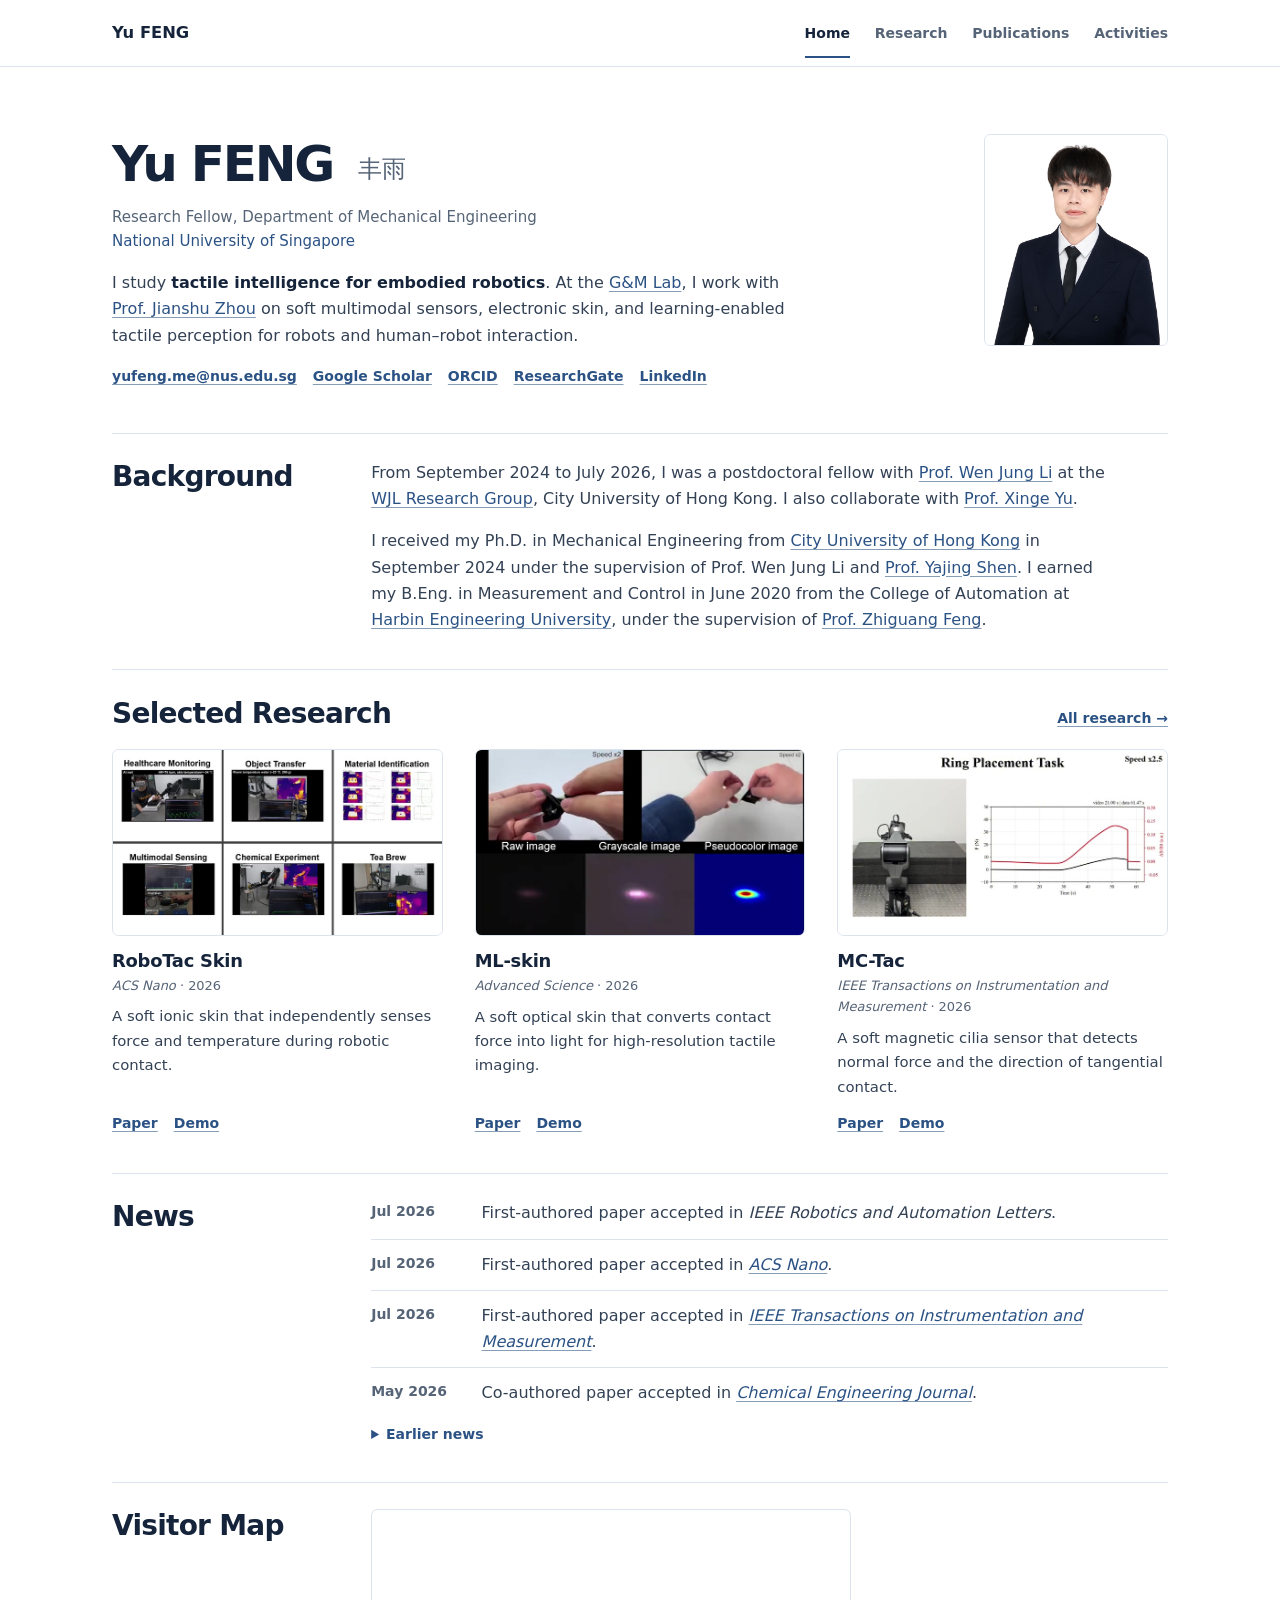
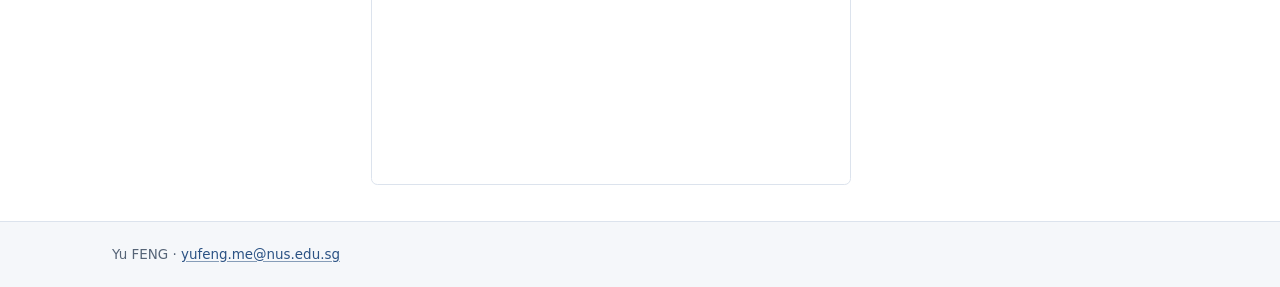
==== index.html @ 19777cc1 "Keep one compact visitor map on the homepage" ====
<!doctype html>
<html lang="en">
<head>
  <meta charset="utf-8">
  <meta name="viewport" content="width=device-width, initial-scale=1">
  <title>Yu FENG (丰雨)</title>
  <meta name="description" content="Yu Feng is a research fellow at the National University of Singapore working on tactile intelligence for embodied robotics.">
  <link rel="canonical" href="https://yfengup.github.io/">
  <meta property="og:title" content="Yu FENG (丰雨)">
  <meta property="og:description" content="Yu Feng is a research fellow at the National University of Singapore working on tactile intelligence for embodied robotics.">
  <meta property="og:type" content="website">
  <meta property="og:url" content="https://yfengup.github.io/">
  <meta property="og:image" content="https://yfengup.github.io/assets/images/portrait.jpg">
  <link rel="icon" href="./assets/site-icon.svg" type="image/svg+xml">
  <link rel="stylesheet" href="./assets/site.css?v=efb097b2">
  <script defer src="./assets/analytics.js"></script>
</head>
<body>
  <a class="skip-link" href="#main">Skip to content</a>
  <header class="site-header">
    <div class="wrap header-inner">
      <a class="brand" href="./">Yu FENG</a>
      <nav aria-label="Main navigation">
        <ul class="main-nav">
          <li><a href="./" aria-current="page">Home</a></li>
          <li><a href="./research/">Research</a></li>
          <li><a href="./publications/">Publications</a></li>
          <li><a href="./activities/">Activities</a></li>
        </ul>
      </nav>
    </div>
  </header>

  <main id="main" class="wrap">
    <section id="about" class="hero" aria-labelledby="profile-name">
      <div class="hero-heading">
        <h1 id="profile-name">Yu FENG <span class="name-zh" lang="zh-Hans">丰雨</span></h1>
        <p class="affiliation">Research Fellow, Department of Mechanical Engineering<br>
          <a href="https://nus.edu.sg/">National University of Singapore</a>
        </p>
      </div>
      <img class="portrait" src="./assets/images/portrait.jpg" width="1280" height="1479" alt="Portrait of Yu Feng" fetchpriority="high">
      <div class="hero-main">
        <p>I study <strong>tactile intelligence for embodied robotics</strong>. At the <a href="https://sites.google.com/view/dr-jianshu-zhou-nus/bio">G&amp;M Lab</a>, I work with <a href="https://cde.nus.edu.sg/me/staff/jianshu-zhou/">Prof. Jianshu Zhou</a> on soft multimodal sensors, electronic skin, and learning-enabled tactile perception for robots and human–robot interaction.</p>
        <ul class="profile-links" aria-label="Contact and academic profiles">
          <li><a href="mailto:yufeng.me@nus.edu.sg">yufeng.me@nus.edu.sg</a></li>
          <li><a href="https://scholar.google.com/citations?user=smujSeoAAAAJ&amp;hl=en">Google Scholar</a></li>
          <li><a href="https://orcid.org/0000-0003-2211-2161">ORCID</a></li>
          <li><a href="https://www.researchgate.net/profile/Yu-Feng-73?ev=hdr_xprf">ResearchGate</a></li>
          <li><a href="https://www.linkedin.com/in/yu-feng-1a800b255/">LinkedIn</a></li>
        </ul>
      </div>
    </section>

    <section class="section-grid" id="background" aria-labelledby="background-title">
      <h2 id="background-title">Background</h2>
      <div class="prose">
        <p>From September 2024 to July 2026, I was a postdoctoral fellow with <a href="https://www.cityu.edu.hk/mne/people/academic-staff/mne-faculty/prof-li-wen-jung">Prof. Wen Jung Li</a> at the <a href="https://www.wenjungli.org/">WJL Research Group</a>, City University of Hong Kong. I also collaborate with <a href="https://www.cityu.edu.hk/stfprofile/xingeyu.htm">Prof. Xinge Yu</a>.</p>
        <p>I received my Ph.D. in Mechanical Engineering from <a href="https://www.cityu.edu.hk/">City University of Hong Kong</a> in September 2024 under the supervision of Prof. Wen Jung Li and <a href="https://facultyprofiles.hkust.edu.hk/profiles.php?profile=yajing-shen-eeyajing">Prof. Yajing Shen</a>. I earned my B.Eng. in Measurement and Control in June 2020 from the College of Automation at <a href="https://www.hrbeu.edu.cn/">Harbin Engineering University</a>, under the supervision of <a href="https://faculty.hrbeu.edu.cn/FengZhiGuang/zh_CN/index/45689/list/">Prof. Zhiguang Feng</a>.</p>
      </div>
    </section>

    <section class="home-section" id="selected-research" aria-labelledby="selected-research-title">
      <div class="section-heading">
        <h2 id="selected-research-title">Selected Research</h2>
        <a class="text-link" href="./research/">All research <span aria-hidden="true">→</span></a>
      </div>
      <div class="selected-grid">
        <article class="selected-project" aria-labelledby="selected-robotac">
          <a class="project-preview" href="./research/#robotac-skin-demo" aria-label="View the RoboTac Skin demonstration">
            <img src="./assets/images/robotac-skin.jpg" width="720" height="405" alt="">
          </a>
          <h3 id="selected-robotac"><a href="./research/#robotac-skin">RoboTac Skin</a></h3>
          <p class="venue"><cite>ACS Nano</cite> · 2026</p>
          <p>A soft ionic skin that independently senses force and temperature during robotic contact.</p>
          <ul class="resource-links" aria-label="RoboTac Skin resources">
            <li><a href="https://doi.org/10.1021/acsnano.6c09063" aria-label="RoboTac Skin paper">Paper</a></li>
            <li><a href="./research/#robotac-skin-demo" aria-label="RoboTac Skin demo">Demo</a></li>
          </ul>
        </article>
        <article class="selected-project" aria-labelledby="selected-ml">
          <a class="project-preview" href="./research/#ml-skin-demo" aria-label="View the ML-skin demonstration">
            <img src="./assets/images/ml-skin.jpg" width="720" height="405" alt="">
          </a>
          <h3 id="selected-ml"><a href="./research/#ml-skin">ML-skin</a></h3>
          <p class="venue"><cite>Advanced Science</cite> · 2026</p>
          <p>A soft optical skin that converts contact force into light for high-resolution tactile imaging.</p>
          <ul class="resource-links" aria-label="ML-skin resources">
            <li><a href="https://doi.org/10.1002/advs.75507" aria-label="ML-skin paper">Paper</a></li>
            <li><a href="./research/#ml-skin-demo" aria-label="ML-skin demo">Demo</a></li>
          </ul>
        </article>
        <article class="selected-project" aria-labelledby="selected-mc">
          <a class="project-preview" href="./research/#mc-tac-demo" aria-label="View the MC-Tac demonstration">
            <img src="./assets/images/mc-tac.jpg" width="720" height="405" alt="">
          </a>
          <h3 id="selected-mc"><a href="./research/#mc-tac">MC-Tac</a></h3>
          <p class="venue"><cite>IEEE Transactions on Instrumentation and Measurement</cite> · 2026</p>
          <p>A soft magnetic cilia sensor that detects normal force and the direction of tangential contact.</p>
          <ul class="resource-links" aria-label="MC-Tac resources">
            <li><a href="https://doi.org/10.1109/TIM.2026.3714622" aria-label="MC-Tac paper">Paper</a></li>
            <li><a href="./research/#mc-tac-demo" aria-label="MC-Tac demo">Demo</a></li>
          </ul>
        </article>
      </div>
    </section>

    <section class="section-grid" id="news" aria-labelledby="news-title">
      <h2 id="news-title">News</h2>
      <div>
        <ul class="entries news-entries">
          <li><time datetime="2026-07">Jul 2026</time><span>First-authored paper accepted in <cite>IEEE Robotics and Automation Letters</cite>.</span></li>
          <li><time datetime="2026-07">Jul 2026</time><span>First-authored paper accepted in <a href="./publications/#paper-2026-1"><cite>ACS Nano</cite></a>.</span></li>
          <li><time datetime="2026-07">Jul 2026</time><span>First-authored paper accepted in <a href="./publications/#paper-2026-2"><cite>IEEE Transactions on Instrumentation and Measurement</cite></a>.</span></li>
          <li><time datetime="2026-05">May 2026</time><span>Co-authored paper accepted in <a href="./publications/#paper-2026-4"><cite>Chemical Engineering Journal</cite></a>.</span></li>
        </ul>
        <details class="disclosure news-archive">
          <summary>Earlier news</summary>
          <ul class="entries news-entries">
            <li><time datetime="2026-05">May 2026</time><span>First-authored paper accepted in <a href="./publications/#paper-2026-3"><cite>Advanced Sensor Research</cite></a>.</span></li>
            <li><time datetime="2026-04">Apr 2026</time><span>First-authored paper accepted in <a href="./publications/#paper-2026-5"><cite>Advanced Science</cite></a>.</span></li>
            <li><time datetime="2026-01">Jan 2026</time><span>Co-authored paper accepted in <a href="./publications/#paper-2026-6"><cite>Nano-Micro Letters</cite></a>.</span></li>
            <li><time datetime="2025-09">Sep 2025</time><span>Co-authored paper accepted in <a href="./publications/#paper-2025-2"><cite>ACS Nano</cite></a>.</span></li>
            <li><time datetime="2025-04">Apr 2025</time><span>Co-authored paper accepted in <a href="./publications/#paper-2025-1"><cite>ACS Applied Electronic Materials</cite></a>.</span></li>
            <li><time datetime="2024-10">Oct 2024</time><span>First-authored paper accepted in <a href="./publications/#paper-2024-1"><cite>IEEE Open Journal of Nanotechnology</cite></a>.</span></li>
            <li><time datetime="2024-04">Apr 2024</time><span>First-authored paper accepted in <a href="./publications/#paper-2024-2"><cite>Advanced Functional Materials</cite></a>.</span></li>
            <li><time datetime="2022-10">Oct 2022</time><span>Co-authored paper accepted in <a href="./publications/#paper-2022-2"><cite>Biosensors and Bioelectronics</cite></a>.</span></li>
            <li><time datetime="2022-09">Sep 2022</time><span>Co-authored paper accepted in <a href="./publications/#paper-2022-1"><cite>Micromachines</cite></a>.</span></li>
            <li><time datetime="2022-05">May 2022</time><span>Co-authored paper accepted in <a href="./publications/#paper-2022-3"><cite>Advanced Science</cite></a>.</span></li>
            <li><time datetime="2022-04">Apr 2022</time><span>Co-authored paper accepted in <a href="./publications/#paper-2022-4"><cite>Matter</cite></a>.</span></li>
          </ul>
        </details>
      </div>
    </section>

    <section class="section-grid" id="visitor-map" aria-labelledby="visitor-map-title">
      <h2 id="visitor-map-title">Visitor Map</h2>
      <iframe class="visitor-map-frame" title="Visitor map and visit totals" width="480" height="276"
              src="https://datastudio.google.com/embed/reporting/6788afb3-9048-4d40-ae62-1a32c38c40f3/page/cOt5F"
              loading="lazy" allowfullscreen
              sandbox="allow-scripts allow-same-origin allow-popups allow-popups-to-escape-sandbox"></iframe>
    </section>
  </main>
  <footer class="site-footer">
    <div class="wrap footer-inner">
      <p>Yu FENG · <a href="mailto:yufeng.me@nus.edu.sg">yufeng.me@nus.edu.sg</a></p>
    </div>
  </footer>
</body>
</html>
---- assets/site.css ----
:root {
  color-scheme: light;
  --paper: #fff;
  --ink: #15243a;
  --body: #334155;
  --muted: #566477;
  --accent: #2b5284;
  --accent-dark: #18375d;
  --line: #dce3ed;
  --wash: #f5f7fa;
  --font: system-ui, -apple-system, BlinkMacSystemFont, "Segoe UI", sans-serif;
}

*, *::before, *::after { box-sizing: border-box; }
html { scroll-padding-top: 1.5rem; }
body {
  display: flex;
  flex-direction: column;
  min-height: 100vh;
  margin: 0;
  background: var(--paper);
  color: var(--body);
  font: 1rem/1.64 var(--font);
}
main { flex: 1; }
img, video { display: block; max-width: 100%; }
figure { margin: 0; }
a {
  color: var(--accent);
  text-underline-offset: 0.18em;
  text-decoration-color: #869db8;
}
a:hover {
  color: var(--accent-dark);
  text-decoration-color: currentColor;
}
:where(a, summary, video):focus-visible {
  outline: 2px solid var(--accent);
  outline-offset: 4px;
}
h1, h2, h3 { margin: 0; color: var(--ink); line-height: 1.2; }
h1 { font-size: clamp(2.25rem, 4.5vw, 3.125rem); font-weight: 680; letter-spacing: -0.045em; }
h2 { font-size: clamp(1.4rem, 2.45vw, 1.75rem); font-weight: 660; letter-spacing: -0.027em; }
h3 { font-size: 1.12rem; font-weight: 650; letter-spacing: -0.014em; }
p { margin: 0 0 1em; }
p:last-child { margin-bottom: 0; }

.wrap { width: min(1056px, calc(100% - 3rem)); margin-inline: auto; }
.skip-link {
  position: absolute;
  z-index: 2;
  top: 0.5rem;
  left: 0.5rem;
  padding: 0.35rem 0.7rem;
  background: var(--paper);
  transform: translateY(-150%);
}
.skip-link:focus { transform: none; }

.site-header { border-bottom: 1px solid var(--line); }
.header-inner {
  display: flex;
  align-items: center;
  justify-content: space-between;
  gap: 0.25rem 1.5rem;
  min-height: 66px;
}
.brand {
  color: var(--ink);
  font-size: 1.02rem;
  font-weight: 700;
  text-decoration: none;
  white-space: nowrap;
}
.main-nav, .profile-links, .jump-links, .resource-links {
  display: flex;
  flex-wrap: wrap;
  align-items: center;
  margin: 0;
  padding: 0;
  list-style: none;
}
.main-nav { gap: 0.25rem 1.55rem; }
.main-nav a {
  display: block;
  padding-block: 0.7rem;
  color: var(--muted);
  font-size: 0.875rem;
  font-weight: 560;
  text-decoration: none;
}
.main-nav a:hover { color: var(--accent-dark); }
.main-nav a[aria-current="page"] {
  color: var(--ink);
  font-weight: 650;
  box-shadow: 0 2px 0 var(--accent);
}

.hero {
  display: grid;
  grid-template-columns: minmax(0, 1fr) minmax(9rem, 11.5rem);
  column-gap: clamp(2rem, 9vw, 7rem);
  row-gap: 1rem;
  align-items: start;
  padding-block: clamp(2.75rem, 6vw, 4.2rem) 2.65rem;
}
.hero-heading, .hero-main { grid-column: 1; }
.hero-main { max-width: 67ch; }
.hero-main p { margin-bottom: 0.85rem; }
.hero-main strong { color: var(--ink); font-weight: 650; }
.name-zh {
  display: inline-block;
  margin-inline-start: 0.42em;
  vertical-align: 0.2em;
  color: var(--muted);
  font-size: 0.47em;
  font-weight: 540;
  letter-spacing: 0;
}
.affiliation { margin-top: 0.66rem; color: var(--muted); font-size: 0.94rem; }
.affiliation a { text-decoration: none; }
.affiliation a:hover { text-decoration: underline; }
.portrait {
  grid-column: 2;
  grid-row: 1 / span 2;
  width: 100%;
  height: auto;
  border: 1px solid var(--line);
  border-radius: 0.4rem;
}
.profile-links, .resource-links { gap: 0.25rem 1rem; }
.profile-links a, .resource-links a, .text-link {
  font-size: 0.875rem;
  font-weight: 630;
}
.profile-links a, .resource-links a { display: inline-block; padding-block: 0.15rem; }
.text-link { white-space: nowrap; }

.home-section, .section-grid, .year-group, .project {
  padding-block: 1.65rem 2.25rem;
  border-top: 1px solid var(--line);
}
.section-heading {
  display: flex;
  justify-content: space-between;
  align-items: baseline;
  flex-wrap: wrap;
  column-gap: 1rem;
  row-gap: 0.35rem;
  margin-bottom: 1.2rem;
}
.selected-grid {
  display: grid;
  grid-template-columns: repeat(3, minmax(0, 1fr));
  gap: clamp(1.25rem, 2.8vw, 2rem);
}
.selected-project { display: flex; flex-direction: column; }
.project-preview { display: block; margin-bottom: 0.85rem; }
.project-preview img {
  width: 100%;
  height: auto;
  border: 1px solid var(--line);
  border-radius: 0.4rem;
  background: var(--wash);
}
.project-preview:hover img { border-color: var(--accent); }
.selected-project h3 a { color: var(--ink); text-decoration: none; }
.selected-project h3 a:hover { color: var(--accent); text-decoration: underline; }
.selected-project p { margin: 0.5rem 0 0.65rem; font-size: 0.93rem; }
.selected-project .venue {
  margin: 0.24rem 0 0;
  color: var(--muted);
  font-size: 0.81rem;
}
.selected-project .resource-links { margin-top: auto; }

.section-grid, .year-group {
  display: grid;
  grid-template-columns: minmax(8rem, 20%) minmax(0, 1fr);
  gap: 0.95rem clamp(1.3rem, 4vw, 3rem);
}
.prose { max-width: 73ch; }
.entries { margin: 0; padding: 0; list-style: none; }
.entries > li { padding-block: 0.75rem; border-bottom: 1px solid var(--line); }
.entries > li:first-child { padding-top: 0; }
.entries > li:last-child { padding-bottom: 0; border-bottom: 0; }
.news-entries > li, .talks > li {
  display: grid;
  grid-template-columns: 6rem minmax(0, 1fr);
  gap: 0.24rem 0.9rem;
}
.entries time, .event-role, .venue, .authors {
  color: var(--muted);
  font-size: 0.875rem;
}
.entries time { font-weight: 630; font-variant-numeric: tabular-nums; }
.disclosure { color: var(--body); }
.disclosure > summary {
  width: fit-content;
  color: var(--accent);
  cursor: pointer;
  font-size: 0.875rem;
  font-weight: 620;
}
.disclosure > summary:hover { color: var(--accent-dark); }
.disclosure[open] > summary { margin-bottom: 0.8rem; }
.news-archive { margin-top: 1rem; }

.visitor-map-frame {
  display: block;
  width: 100%;
  max-width: 30rem;
  height: auto;
  aspect-ratio: 40 / 23;
  border: 1px solid var(--line);
  border-radius: 0.4rem;
}

.page-intro { padding-block: clamp(2.65rem, 5.5vw, 4rem) 1.85rem; }
.page-intro h1 { margin-bottom: 0.9rem; }
.jump-links { gap: 0.4rem 1.15rem; }
.jump-links a {
  display: inline-block;
  padding-block: 0.25rem;
  font-size: 0.89rem;
  font-weight: 620;
}
.research-intro h1 { text-wrap: balance; }
.research-intro-grid {
  display: grid;
  grid-template-columns: minmax(0, 1.4fr) minmax(0, 1fr);
  align-items: start;
  gap: 1.4rem clamp(1.45rem, 4.8vw, 3.7rem);
  margin-block: 1.35rem 1.5rem;
}
.research-overview {
  width: 100%;
  height: auto;
  border: 1px solid var(--line);
  border-radius: 0.4rem;
}
.research-intro figcaption { margin-top: 0.35rem; font-size: 0.82rem; }
.topic { margin: 0 0 0.42rem; color: var(--muted); font-size: 0.84rem; font-weight: 640; }
.project > h2 { margin-bottom: 0.95rem; }
.project-body {
  display: grid;
  grid-template-columns: minmax(0, 1fr) minmax(0, 0.96fr);
  align-items: start;
  gap: 1.15rem clamp(1.2rem, 4vw, 2.6rem);
}
.project-copy p { margin-bottom: 0.7rem; }
.project-copy .disclosure { margin-top: 0.75rem; }
.project-copy .full-citation { font-size: 0.86rem; }
.project-media {
  width: 100%;
  height: auto;
  aspect-ratio: 16 / 9;
  object-fit: contain;
  border: 1px solid var(--line);
  border-radius: 0.4rem;
  background: var(--wash);
}
.project figcaption {
  display: flex;
  align-items: baseline;
  flex-wrap: wrap;
  gap: 0.2rem 0.85rem;
  margin-top: 0.4rem;
  color: var(--muted);
  font-size: 0.83rem;
}
.project figcaption a { display: inline-block; padding-block: 0.1rem; }

.year-group { grid-template-columns: 6rem minmax(0, 1fr); }
.year-group h2 { color: var(--muted); font-variant-numeric: tabular-nums; }
.publication {
  display: grid;
  grid-template-columns: minmax(0, 1fr) auto;
  gap: 0.4rem 1.5rem;
  align-items: baseline;
  overflow-wrap: anywhere;
}
.publication h3 { margin-bottom: 0.3rem; font-size: 1.025rem; line-height: 1.42; }
.publication p { margin-bottom: 0.24rem; }
.publication p:last-child { margin-bottom: 0; }
.publication .authors strong { color: var(--ink); }
.publication .doi { font-size: 0.86rem; font-weight: 620; white-space: nowrap; }
.author-note { margin-top: 0.62rem; color: var(--muted); font-size: 0.83rem; }
.distinction { color: var(--ink); font-size: 0.83rem; }

.event-title { margin-bottom: 0.12rem; color: var(--ink); font-weight: 650; }
.event-role { margin-bottom: 0.2rem; }
.event-talk { margin-bottom: 0; }
.service-block + .service-block { margin-top: 1.15rem; }
.service-block h3 { margin-bottom: 0.45rem; }
.service-block p { margin-bottom: 0.6rem; }

.site-footer { border-top: 1px solid var(--line); background: var(--wash); }
.footer-inner {
  display: flex;
  justify-content: space-between;
  flex-wrap: wrap;
  gap: 0.4rem 1.5rem;
  padding-block: 1.35rem;
  color: var(--muted);
  font-size: 0.84rem;
}
.footer-inner p { margin: 0; }

@media (max-width: 730px) {
  .header-inner { flex-wrap: wrap; padding-block: 0.48rem; }
  .main-nav { gap: 0.1rem 0.9rem; }
  .main-nav a { padding-block: 0.46rem; }
  .hero {
    grid-template-columns: minmax(0, 1fr) clamp(4.5rem, 22vw, 8rem);
    gap: 1rem 1.12rem;
    padding-block: 2.1rem 1.65rem;
    align-items: center;
  }
  .hero h1 { font-size: clamp(1.83rem, 7.1vw, 2.5rem); }
  .hero .affiliation { font-size: 0.87rem; }
  .portrait { grid-row: 1; }
  .hero-main { grid-column: 1 / -1; }
  .section-grid, .year-group, .project-body, .research-intro-grid { grid-template-columns: 1fr; }
  .home-section, .section-grid, .year-group, .project { padding-block: 1.4rem 1.65rem; }
  .page-intro { padding-block: 2.2rem 1.4rem; }
  .selected-grid { grid-template-columns: repeat(2, minmax(0, 1fr)); }
}
@media (max-width: 510px) {
  .wrap { width: calc(100% - 2rem); }
  .selected-grid { grid-template-columns: 1fr; gap: 1.55rem; }
  .selected-project + .selected-project { padding-top: 1.25rem; border-top: 1px solid var(--line); }
  .publication { grid-template-columns: 1fr; gap: 0.22rem; }
  .news-entries > li, .talks > li { grid-template-columns: 1fr; }
}
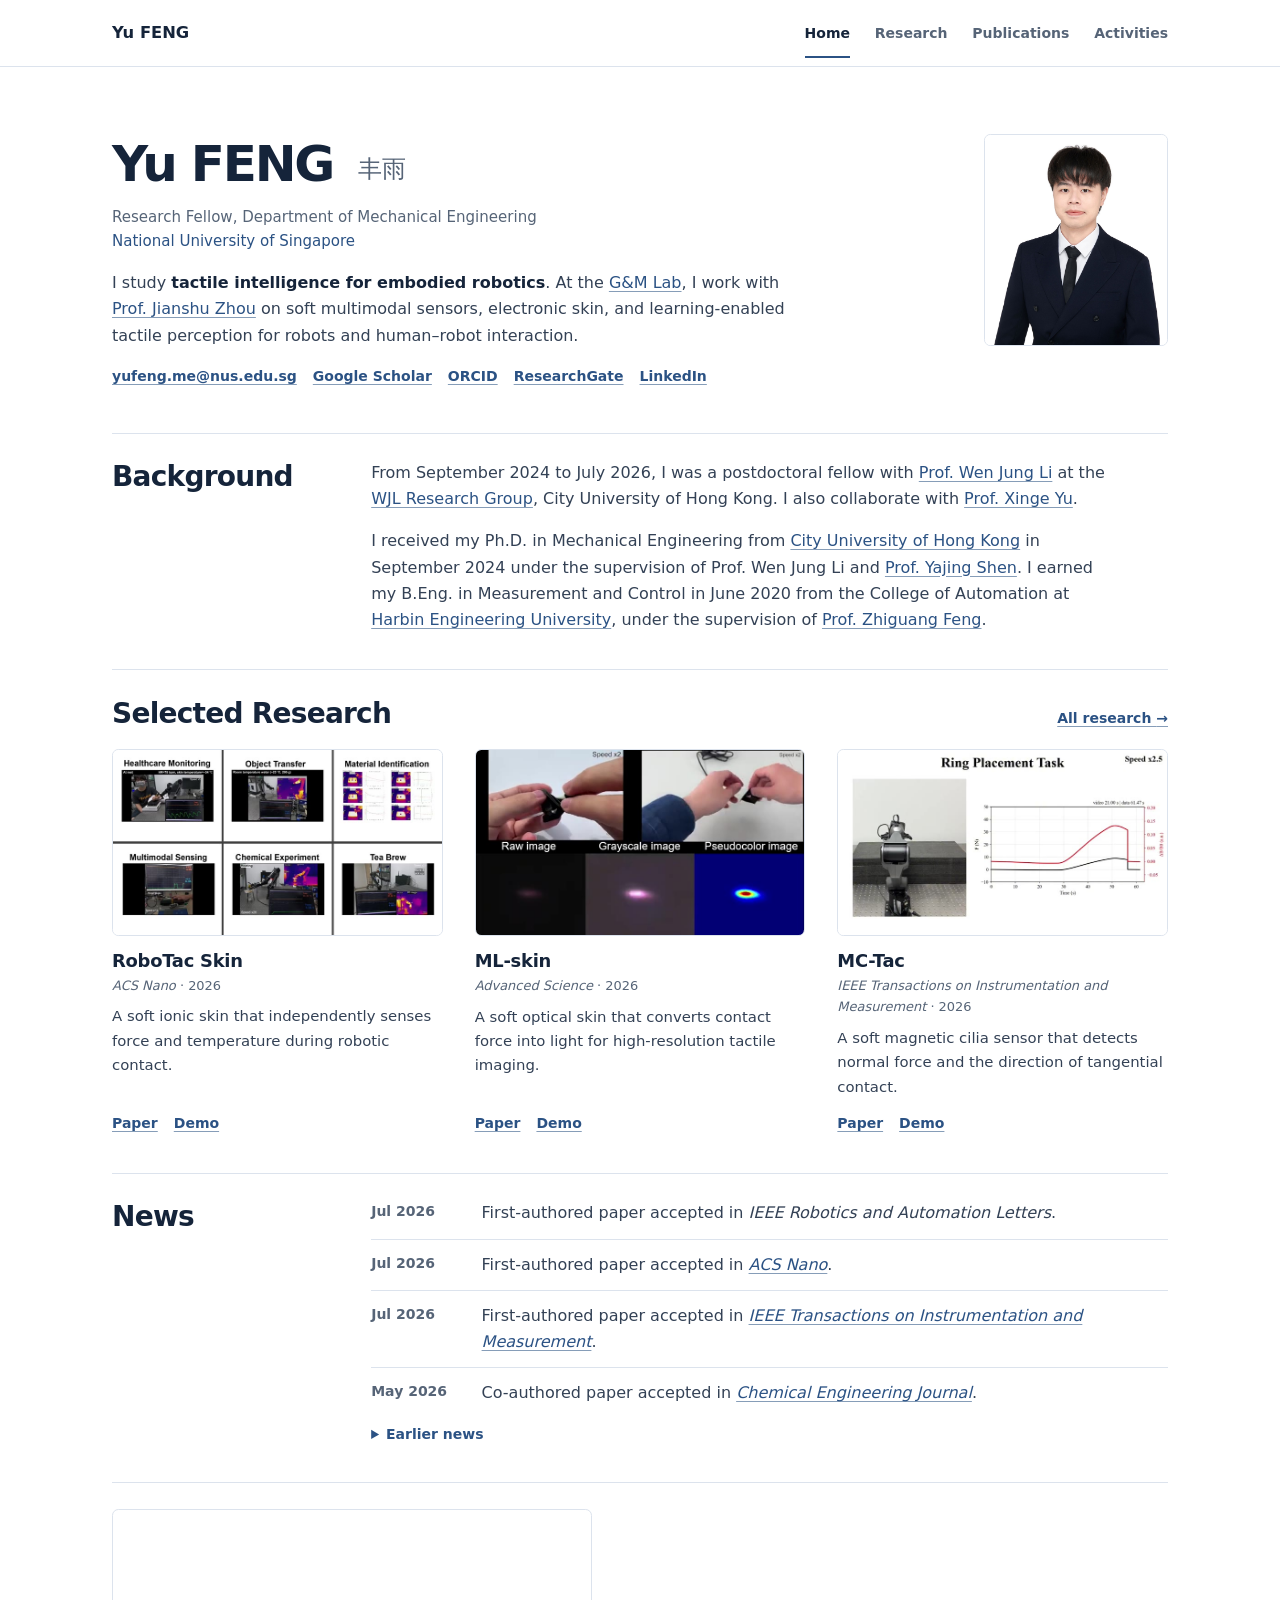
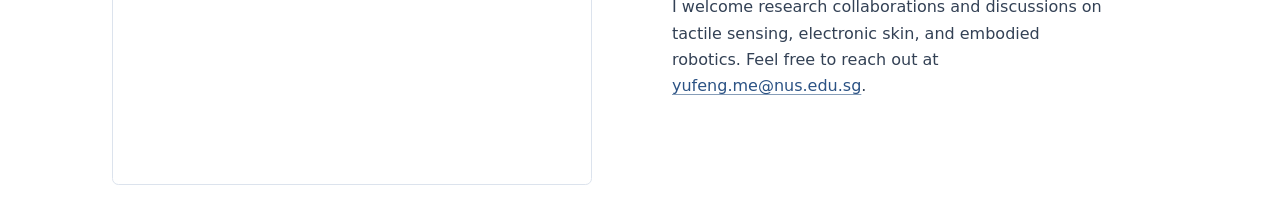
==== commit f2773c76: "Pair the homepage visitor map with a collaboration invitation" ====
--- a/index.html
+++ b/index.html
@@ -12,7 +12,7 @@
   <meta property="og:url" content="https://yfengup.github.io/">
   <meta property="og:image" content="https://yfengup.github.io/assets/images/portrait.jpg">
   <link rel="icon" href="./assets/site-icon.svg" type="image/svg+xml">
-  <link rel="stylesheet" href="./assets/site.css?v=efb097b2">
+  <link rel="stylesheet" href="./assets/site.css?v=92b946a9">
   <script defer src="./assets/analytics.js"></script>
 </head>
 <body>
@@ -133,18 +133,13 @@
       </div>
     </section>
 
-    <section class="section-grid" id="visitor-map" aria-labelledby="visitor-map-title">
-      <h2 id="visitor-map-title">Visitor Map</h2>
-      <iframe class="visitor-map-frame" title="Visitor map and visit totals" width="480" height="276"
+    <section class="home-section contact-section" id="visitor-map" aria-label="Site visits and contact">
+      <iframe class="visitor-map-frame" title="Visitor statistics" width="480" height="276"
               src="https://datastudio.google.com/embed/reporting/6788afb3-9048-4d40-ae62-1a32c38c40f3/page/cOt5F"
               loading="lazy" allowfullscreen
               sandbox="allow-scripts allow-same-origin allow-popups allow-popups-to-escape-sandbox"></iframe>
+      <p class="contact-note">I welcome research collaborations and discussions on tactile sensing, electronic skin, and embodied robotics. Feel free to reach out at <a href="mailto:yufeng.me@nus.edu.sg">yufeng.me@nus.edu.sg</a>.</p>
     </section>
   </main>
-  <footer class="site-footer">
-    <div class="wrap footer-inner">
-      <p>Yu FENG · <a href="mailto:yufeng.me@nus.edu.sg">yufeng.me@nus.edu.sg</a></p>
-    </div>
-  </footer>
 </body>
 </html>
--- a/assets/site.css
+++ b/assets/site.css
@@ -206,6 +206,13 @@
 .disclosure[open] > summary { margin-bottom: 0.8rem; }
 .news-archive { margin-top: 1rem; }
 
+.contact-section {
+  display: grid;
+  grid-template-columns: repeat(2, minmax(0, 1fr));
+  align-items: center;
+  gap: 1rem clamp(1.6rem, 5vw, 4rem);
+}
+.contact-note { max-width: 43ch; }
 .visitor-map-frame {
   display: block;
   width: 100%;
@@ -321,7 +328,7 @@
   .hero .affiliation { font-size: 0.87rem; }
   .portrait { grid-row: 1; }
   .hero-main { grid-column: 1 / -1; }
-  .section-grid, .year-group, .project-body, .research-intro-grid { grid-template-columns: 1fr; }
+  .section-grid, .year-group, .project-body, .research-intro-grid, .contact-section { grid-template-columns: 1fr; }
   .home-section, .section-grid, .year-group, .project { padding-block: 1.4rem 1.65rem; }
   .page-intro { padding-block: 2.2rem 1.4rem; }
   .selected-grid { grid-template-columns: repeat(2, minmax(0, 1fr)); }
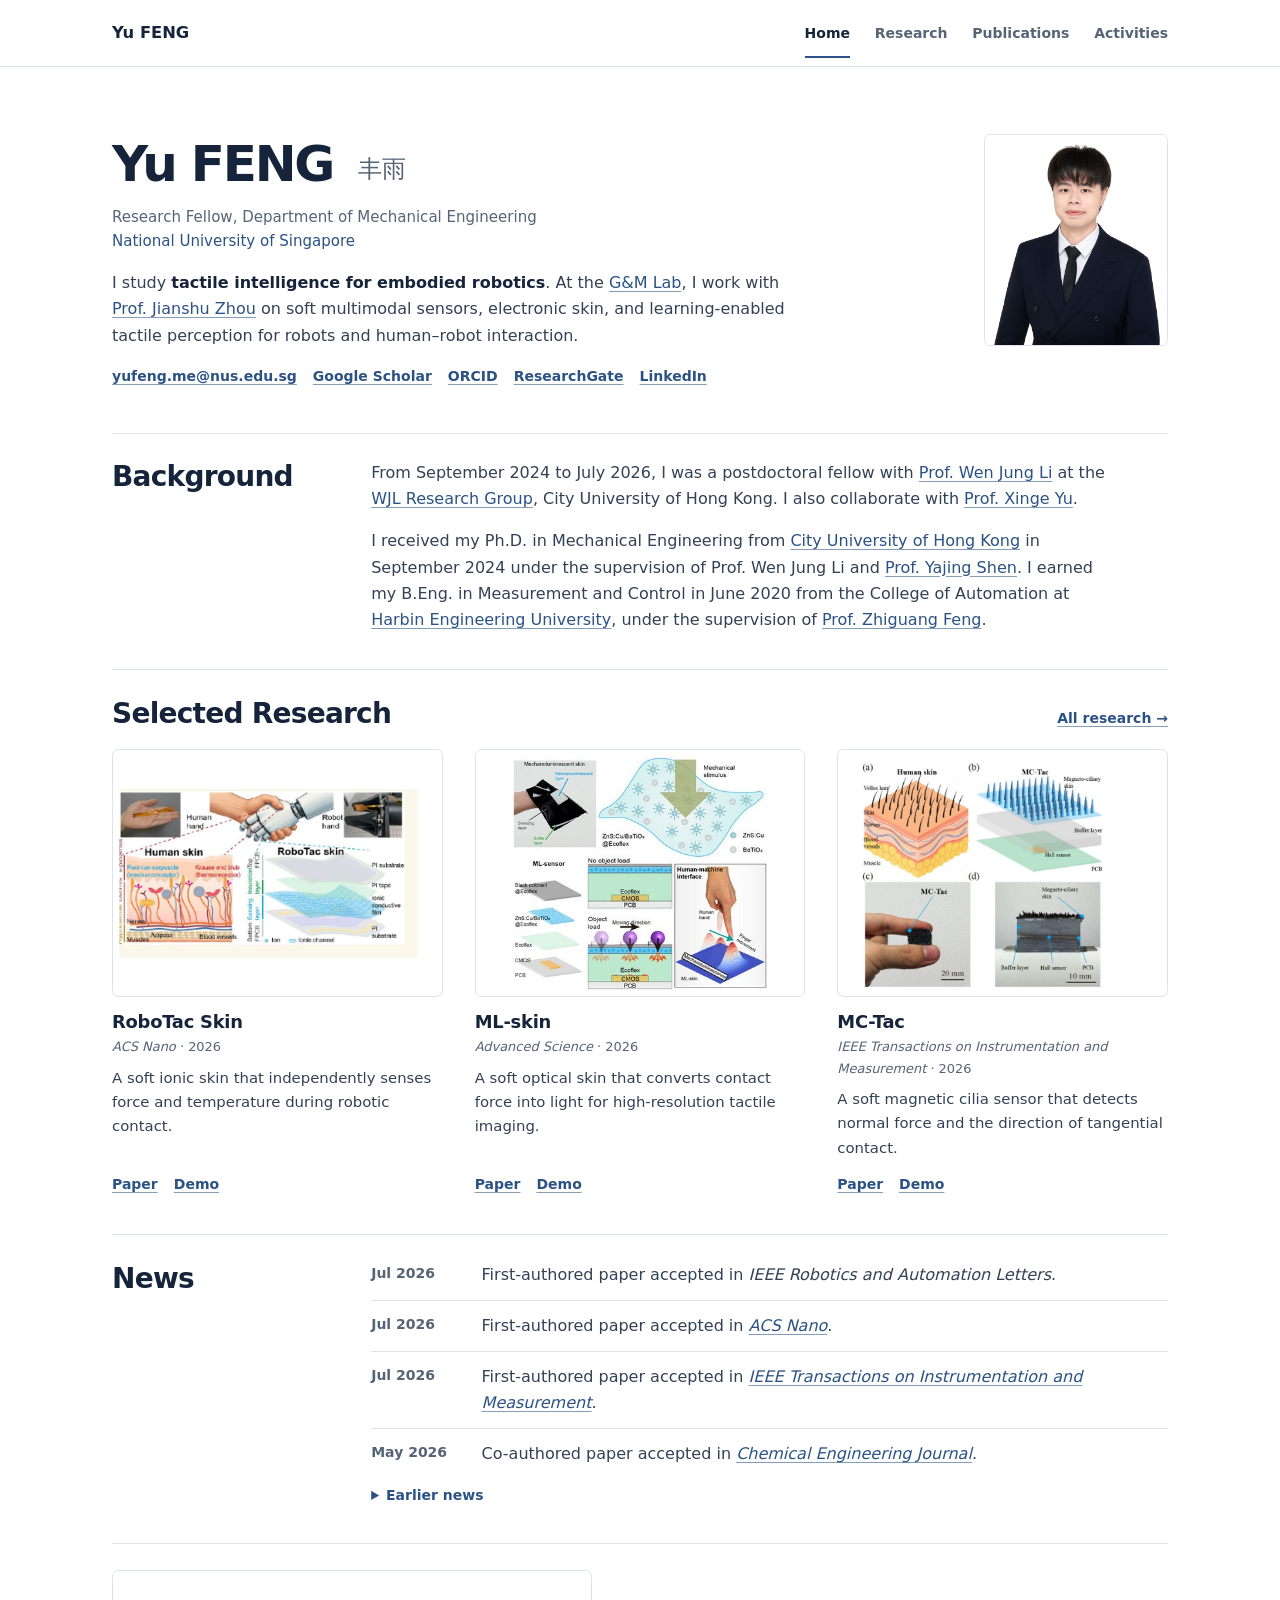
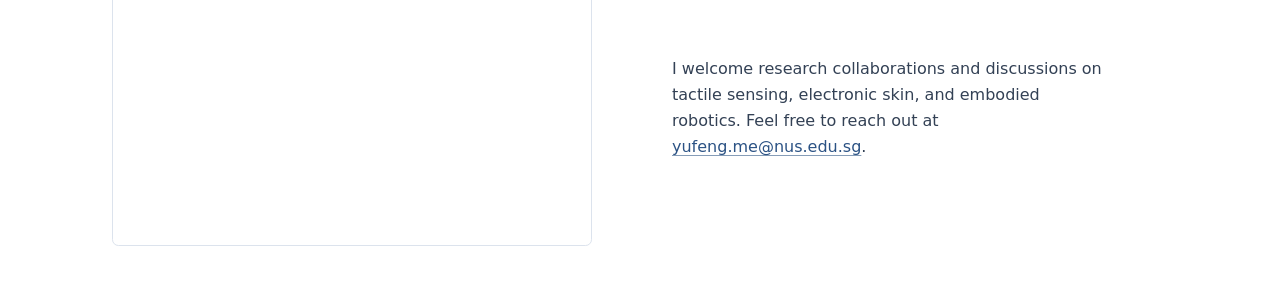
==== commit 23b0e9b1: "Use paper figures on homepage cards and add the CCDC thumbnail" ====
--- a/index.html
+++ b/index.html
@@ -12,7 +12,7 @@
   <meta property="og:url" content="https://yfengup.github.io/">
   <meta property="og:image" content="https://yfengup.github.io/assets/images/portrait.jpg">
   <link rel="icon" href="./assets/site-icon.svg" type="image/svg+xml">
-  <link rel="stylesheet" href="./assets/site.css?v=92b946a9">
+  <link rel="stylesheet" href="./assets/site.css?v=caed52e8">
   <script defer src="./assets/analytics.js"></script>
 </head>
 <body>
@@ -68,7 +68,7 @@
       <div class="selected-grid">
         <article class="selected-project" aria-labelledby="selected-robotac">
           <a class="project-preview" href="./research/#robotac-skin-demo" aria-label="View the RoboTac Skin demonstration">
-            <img src="./assets/images/robotac-skin.jpg" width="720" height="405" alt="">
+            <img src="./assets/images/home-robotac-toc.jpg" width="760" height="406" alt="">
           </a>
           <h3 id="selected-robotac"><a href="./research/#robotac-skin">RoboTac Skin</a></h3>
           <p class="venue"><cite>ACS Nano</cite> · 2026</p>
@@ -80,7 +80,7 @@
         </article>
         <article class="selected-project" aria-labelledby="selected-ml">
           <a class="project-preview" href="./research/#ml-skin-demo" aria-label="View the ML-skin demonstration">
-            <img src="./assets/images/ml-skin.jpg" width="720" height="405" alt="">
+            <img src="./assets/images/home-ml-skin-toc.jpg" width="394" height="362" alt="">
           </a>
           <h3 id="selected-ml"><a href="./research/#ml-skin">ML-skin</a></h3>
           <p class="venue"><cite>Advanced Science</cite> · 2026</p>
@@ -92,7 +92,7 @@
         </article>
         <article class="selected-project" aria-labelledby="selected-mc">
           <a class="project-preview" href="./research/#mc-tac-demo" aria-label="View the MC-Tac demonstration">
-            <img src="./assets/images/mc-tac.jpg" width="720" height="405" alt="">
+            <img src="./assets/images/home-mc-tac-fig1.jpg" width="760" height="606" alt="">
           </a>
           <h3 id="selected-mc"><a href="./research/#mc-tac">MC-Tac</a></h3>
           <p class="venue"><cite>IEEE Transactions on Instrumentation and Measurement</cite> · 2026</p>
--- a/assets/site.css
+++ b/assets/site.css
@@ -159,9 +159,12 @@
 .project-preview img {
   width: 100%;
   height: auto;
-  border: 1px solid var(--line);
-  border-radius: 0.4rem;
-  background: var(--wash);
+  aspect-ratio: 4 / 3;
+  object-fit: contain;
+  padding: 0.4rem;
+  border: 1px solid var(--line);
+  border-radius: 0.4rem;
+  background: #fff;
 }
 .project-preview:hover img { border-color: var(--accent); }
 .selected-project h3 a { color: var(--ink); text-decoration: none; }
@@ -282,9 +285,9 @@
 .year-group h2 { color: var(--muted); font-variant-numeric: tabular-nums; }
 .publication {
   display: grid;
-  grid-template-columns: minmax(0, 1fr) auto;
+  grid-template-columns: 10.5rem minmax(0, 1fr) auto;
   gap: 0.4rem 1.5rem;
-  align-items: baseline;
+  align-items: start;
   overflow-wrap: anywhere;
 }
 .publication h3 { margin-bottom: 0.3rem; font-size: 1.025rem; line-height: 1.42; }
@@ -292,6 +295,19 @@
 .publication p:last-child { margin-bottom: 0; }
 .publication .authors strong { color: var(--ink); }
 .publication .doi { font-size: 0.86rem; font-weight: 620; white-space: nowrap; }
+.pub-thumb {
+  margin: 0.2rem 0 0;
+  aspect-ratio: 4 / 3;
+  overflow: hidden;
+  border: 1px solid var(--line);
+  border-radius: 6px;
+  background: #fff;
+}
+.pub-thumb img { display: block; width: 100%; height: 100%; object-fit: contain; }
+.pub-thumb--venue { background: var(--wash); }
+.pub-thumb--venue { display: grid; place-items: center; padding: 0.5rem; text-align: center; }
+.pub-thumb--venue span { color: var(--muted); font-size: 0.78rem; font-weight: 620; line-height: 1.3; }
+.publication .doi { margin-top: 0.15rem; }
 .author-note { margin-top: 0.62rem; color: var(--muted); font-size: 0.83rem; }
 .distinction { color: var(--ink); font-size: 0.83rem; }
 
@@ -338,5 +354,7 @@
   .selected-grid { grid-template-columns: 1fr; gap: 1.55rem; }
   .selected-project + .selected-project { padding-top: 1.25rem; border-top: 1px solid var(--line); }
   .publication { grid-template-columns: 1fr; gap: 0.22rem; }
+  .pub-thumb { width: min(100%, 15rem); margin-bottom: 0.35rem; }
+  .pub-thumb--venue { display: none; }
   .news-entries > li, .talks > li { grid-template-columns: 1fr; }
 }
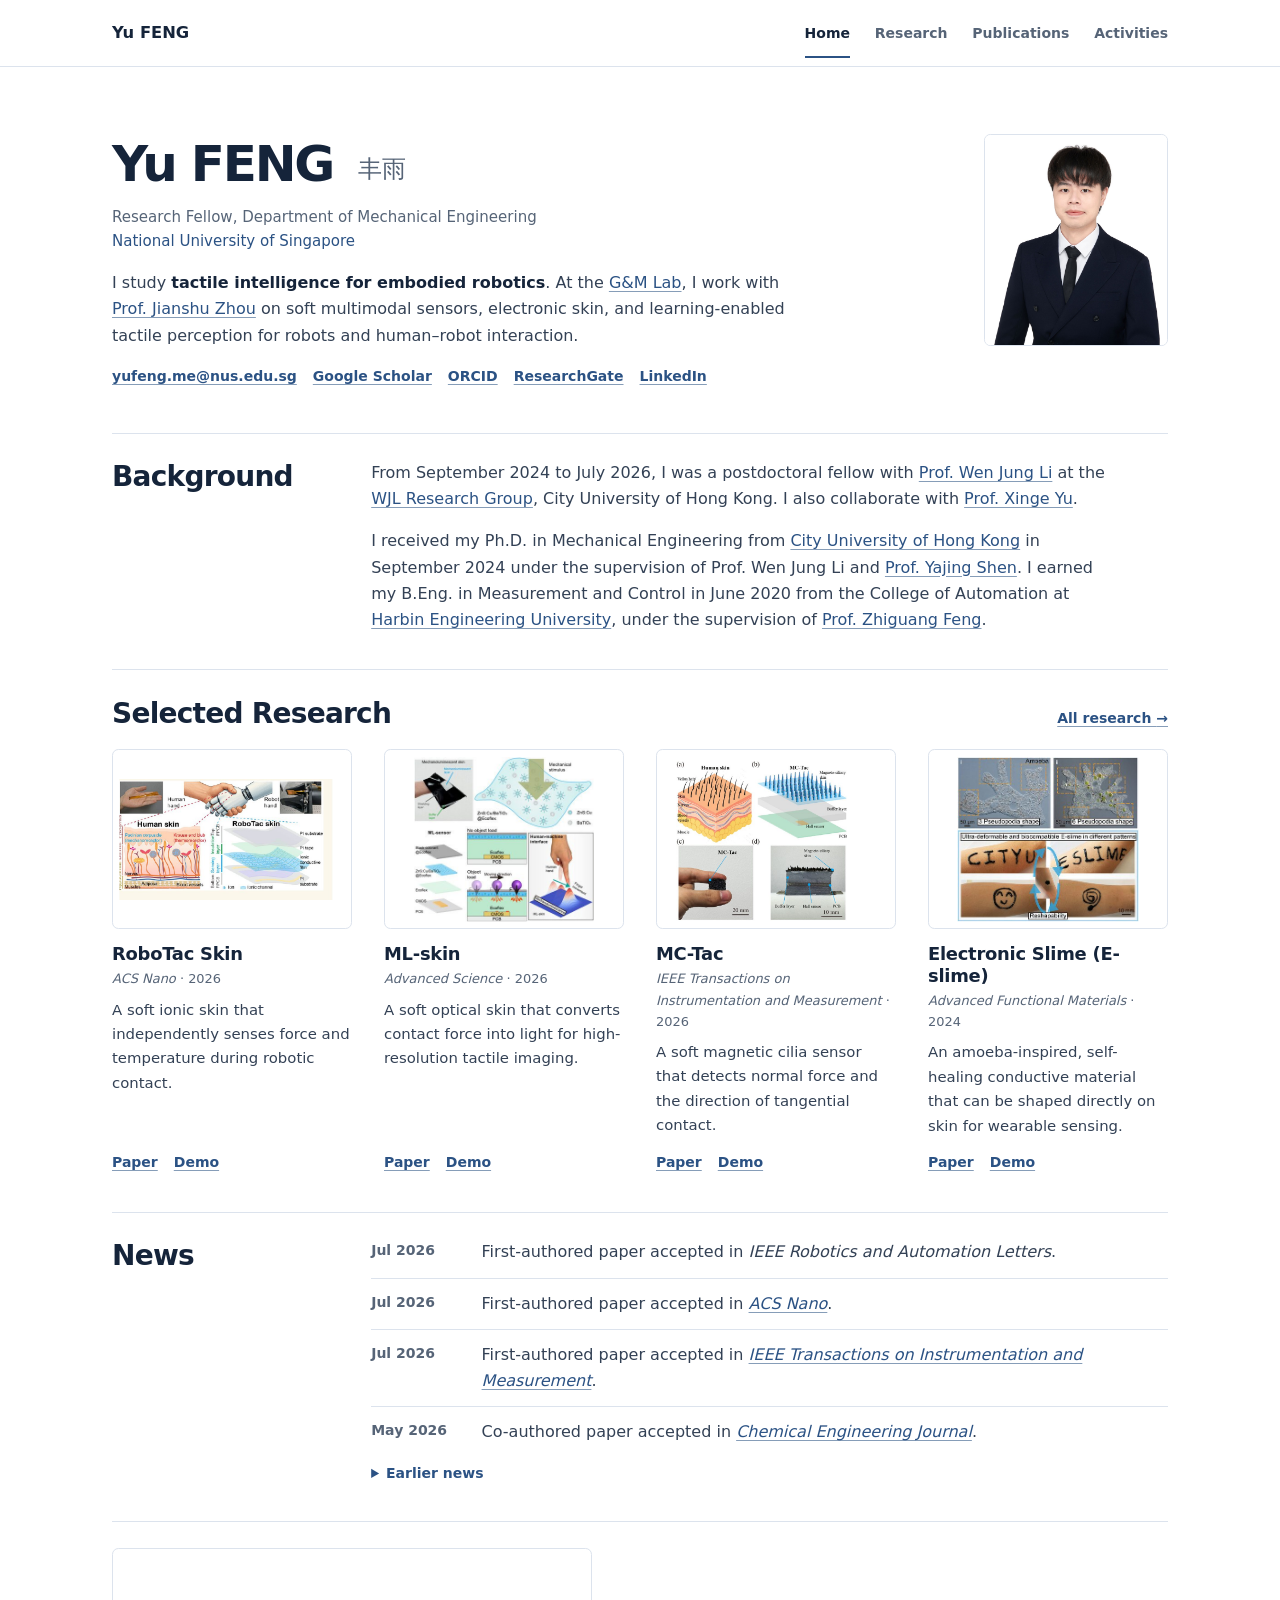
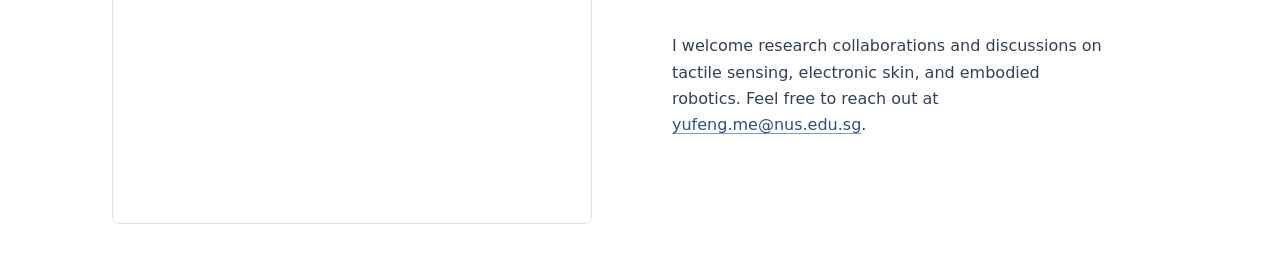
==== commit f868d5db: "Feature Electronic Slime in Selected Research" ====
--- a/index.html
+++ b/index.html
@@ -12,7 +12,7 @@
   <meta property="og:url" content="https://yfengup.github.io/">
   <meta property="og:image" content="https://yfengup.github.io/assets/images/portrait.jpg">
   <link rel="icon" href="./assets/site-icon.svg" type="image/svg+xml">
-  <link rel="stylesheet" href="./assets/site.css?v=caed52e8">
+  <link rel="stylesheet" href="./assets/site.css?v=b58e7a5e">
   <script defer src="./assets/analytics.js"></script>
 </head>
 <body>
@@ -102,6 +102,18 @@
             <li><a href="./research/#mc-tac-demo" aria-label="MC-Tac demo">Demo</a></li>
           </ul>
         </article>
+        <article class="selected-project" aria-labelledby="selected-e-slime">
+          <a class="project-preview" href="./research/#electronic-slime-demo" aria-label="View the Electronic Slime demonstration">
+            <img src="./assets/images/pubs/paper-2024-2.jpg" width="403" height="366" alt="" loading="lazy">
+          </a>
+          <h3 id="selected-e-slime"><a href="./research/#electronic-slime">Electronic Slime (E-slime)</a></h3>
+          <p class="venue"><cite>Advanced Functional Materials</cite> · 2024</p>
+          <p>An amoeba-inspired, self-healing conductive material that can be shaped directly on skin for wearable sensing.</p>
+          <ul class="resource-links" aria-label="Electronic Slime resources">
+            <li><a href="https://doi.org/10.1002/adfm.202402393" aria-label="Electronic Slime paper">Paper</a></li>
+            <li><a href="./research/#electronic-slime-demo" aria-label="Electronic Slime demo">Demo</a></li>
+          </ul>
+        </article>
       </div>
     </section>
 
--- a/assets/site.css
+++ b/assets/site.css
@@ -151,7 +151,7 @@
 }
 .selected-grid {
   display: grid;
-  grid-template-columns: repeat(3, minmax(0, 1fr));
+  grid-template-columns: repeat(4, minmax(0, 1fr));
   gap: clamp(1.25rem, 2.8vw, 2rem);
 }
 .selected-project { display: flex; flex-direction: column; }
@@ -303,7 +303,27 @@
   border-radius: 6px;
   background: #fff;
 }
-.pub-thumb img { display: block; width: 100%; height: 100%; object-fit: contain; }
+.pub-thumb img {
+  display: block;
+  width: 100%;
+  height: 100%;
+  object-fit: contain;
+  translate: var(--thumb-offset, none);
+}
+@media (hover: hover) and (pointer: fine) {
+  .pub-thumb {
+    transition: transform 180ms ease-out, box-shadow 180ms ease-out;
+  }
+  .pub-thumb:hover {
+    z-index: 1;
+    transform: translateY(-3px) scale(1.12);
+    box-shadow: 0 8px 22px rgba(25, 39, 56, 0.2);
+  }
+}
+@media (prefers-reduced-motion: reduce) {
+  .pub-thumb { transition: none; }
+  .pub-thumb:hover { transform: none; }
+}
 .pub-thumb--venue { background: var(--wash); }
 .pub-thumb--venue { display: grid; place-items: center; padding: 0.5rem; text-align: center; }
 .pub-thumb--venue span { color: var(--muted); font-size: 0.78rem; font-weight: 620; line-height: 1.3; }
@@ -318,17 +338,9 @@
 .service-block h3 { margin-bottom: 0.45rem; }
 .service-block p { margin-bottom: 0.6rem; }
 
-.site-footer { border-top: 1px solid var(--line); background: var(--wash); }
-.footer-inner {
-  display: flex;
-  justify-content: space-between;
-  flex-wrap: wrap;
-  gap: 0.4rem 1.5rem;
-  padding-block: 1.35rem;
-  color: var(--muted);
-  font-size: 0.84rem;
-}
-.footer-inner p { margin: 0; }
+@media (max-width: 960px) {
+  .selected-grid { grid-template-columns: repeat(2, minmax(0, 1fr)); }
+}
 
 @media (max-width: 730px) {
   .header-inner { flex-wrap: wrap; padding-block: 0.48rem; }
@@ -347,7 +359,6 @@
   .section-grid, .year-group, .project-body, .research-intro-grid, .contact-section { grid-template-columns: 1fr; }
   .home-section, .section-grid, .year-group, .project { padding-block: 1.4rem 1.65rem; }
   .page-intro { padding-block: 2.2rem 1.4rem; }
-  .selected-grid { grid-template-columns: repeat(2, minmax(0, 1fr)); }
 }
 @media (max-width: 510px) {
   .wrap { width: calc(100% - 2rem); }
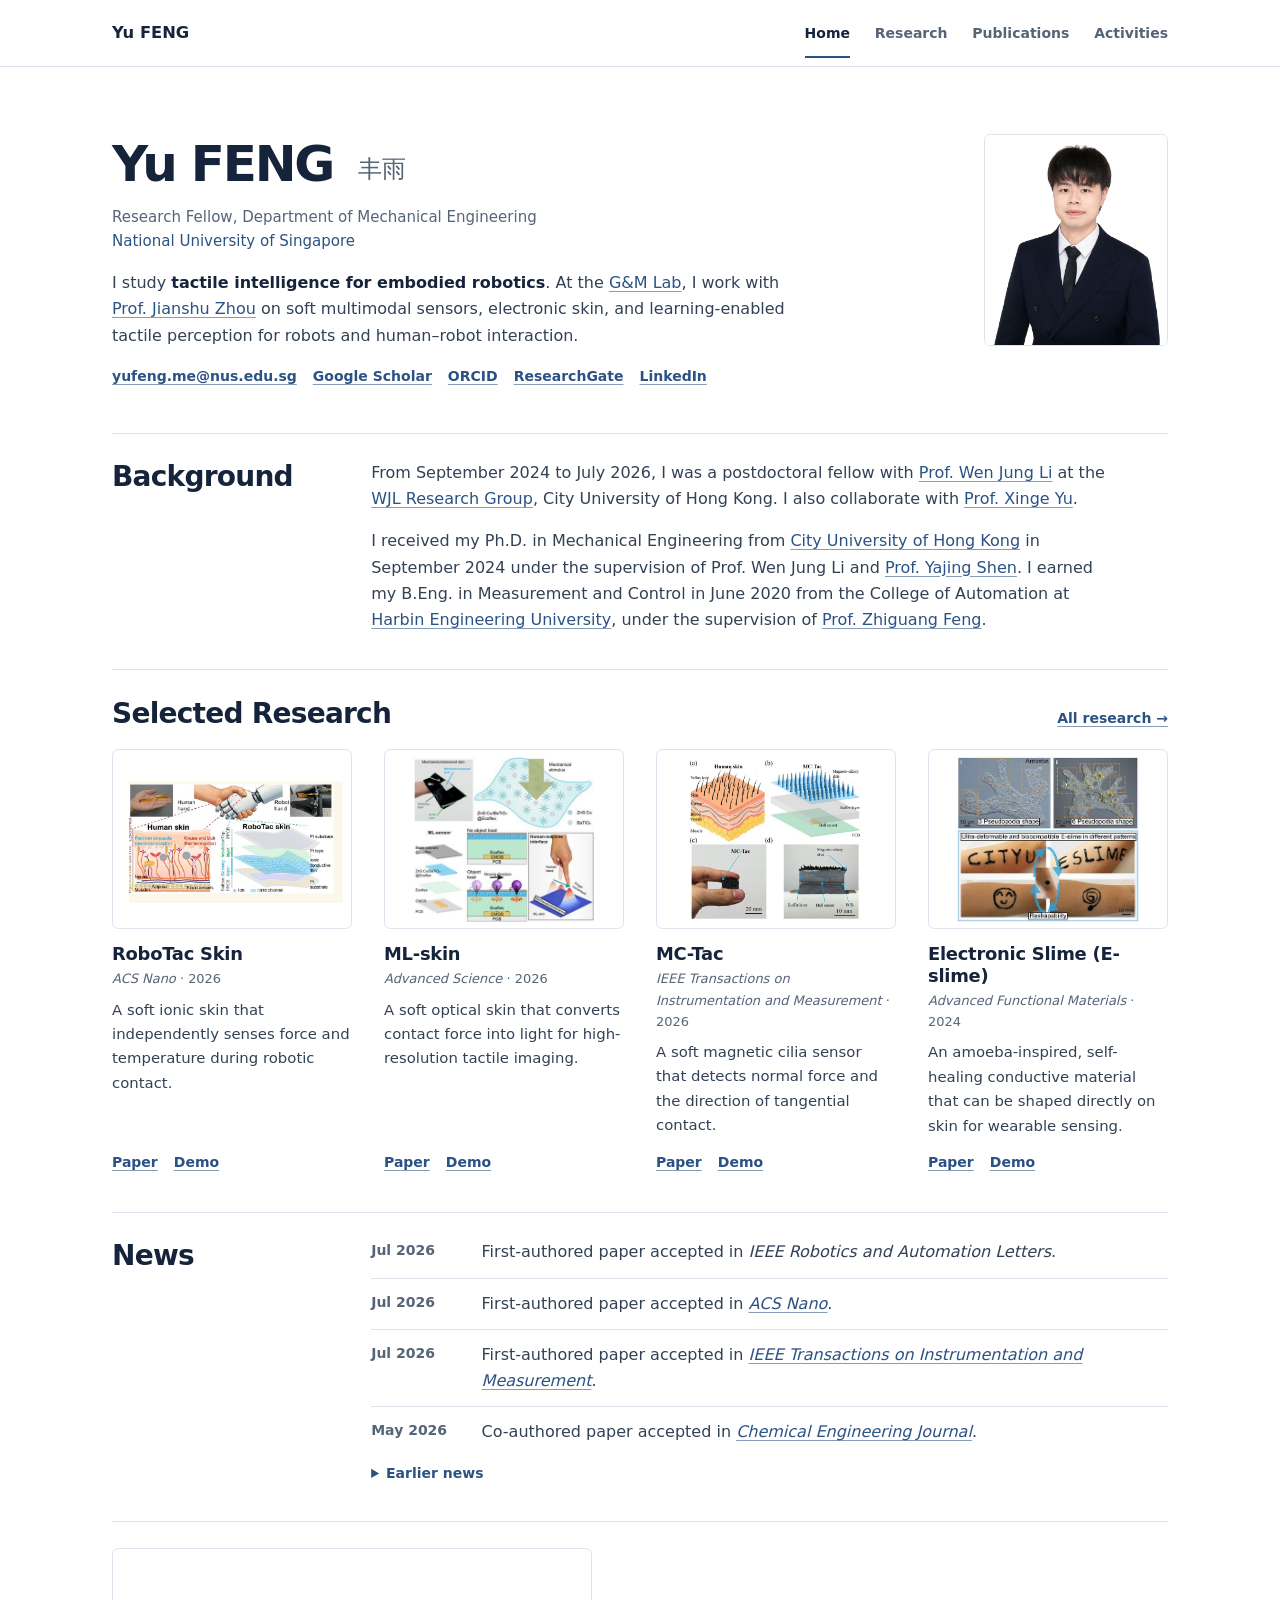
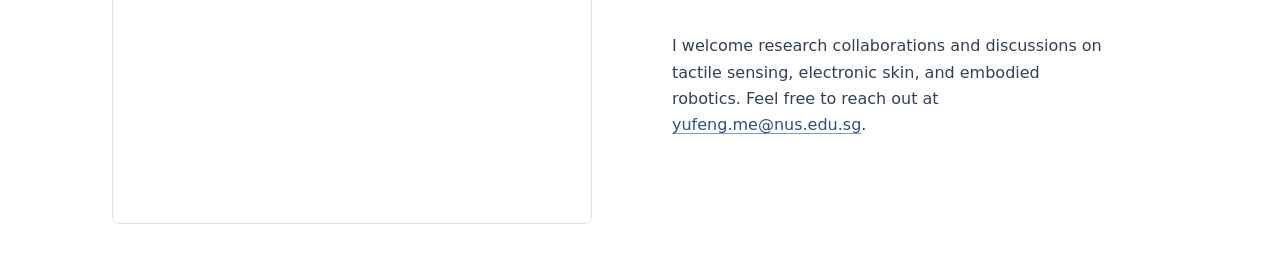
==== commit 126174c4: "Center artwork in homepage research previews" ====
--- a/index.html
+++ b/index.html
@@ -12,7 +12,7 @@
   <meta property="og:url" content="https://yfengup.github.io/">
   <meta property="og:image" content="https://yfengup.github.io/assets/images/portrait.jpg">
   <link rel="icon" href="./assets/site-icon.svg" type="image/svg+xml">
-  <link rel="stylesheet" href="./assets/site.css?v=b58e7a5e">
+  <link rel="stylesheet" href="./assets/site.css?v=9c18ec44">
   <script defer src="./assets/analytics.js"></script>
 </head>
 <body>
@@ -68,7 +68,7 @@
       <div class="selected-grid">
         <article class="selected-project" aria-labelledby="selected-robotac">
           <a class="project-preview" href="./research/#robotac-skin-demo" aria-label="View the RoboTac Skin demonstration">
-            <img src="./assets/images/home-robotac-toc.jpg" width="760" height="406" alt="">
+            <img src="./assets/images/home-robotac-toc.jpg" width="760" height="406" alt="" style="--thumb-offset: 4.5% 1.8%">
           </a>
           <h3 id="selected-robotac"><a href="./research/#robotac-skin">RoboTac Skin</a></h3>
           <p class="venue"><cite>ACS Nano</cite> · 2026</p>
@@ -92,7 +92,7 @@
         </article>
         <article class="selected-project" aria-labelledby="selected-mc">
           <a class="project-preview" href="./research/#mc-tac-demo" aria-label="View the MC-Tac demonstration">
-            <img src="./assets/images/home-mc-tac-fig1.jpg" width="760" height="606" alt="">
+            <img src="./assets/images/home-mc-tac-fig1.jpg" width="760" height="606" alt="" style="--thumb-offset: 5.8% -0.7%">
           </a>
           <h3 id="selected-mc"><a href="./research/#mc-tac">MC-Tac</a></h3>
           <p class="venue"><cite>IEEE Transactions on Instrumentation and Measurement</cite> · 2026</p>
--- a/assets/site.css
+++ b/assets/site.css
@@ -155,18 +155,23 @@
   gap: clamp(1.25rem, 2.8vw, 2rem);
 }
 .selected-project { display: flex; flex-direction: column; }
-.project-preview { display: block; margin-bottom: 0.85rem; }
+.project-preview {
+  display: block;
+  margin-bottom: 0.85rem;
+  aspect-ratio: 4 / 3;
+  overflow: hidden;
+  padding: 0.4rem;
+  border: 1px solid var(--line);
+  border-radius: 0.4rem;
+  background: #fff;
+}
 .project-preview img {
   width: 100%;
-  height: auto;
-  aspect-ratio: 4 / 3;
+  height: 100%;
   object-fit: contain;
-  padding: 0.4rem;
-  border: 1px solid var(--line);
-  border-radius: 0.4rem;
-  background: #fff;
-}
-.project-preview:hover img { border-color: var(--accent); }
+  translate: var(--thumb-offset, none);
+}
+.project-preview:hover { border-color: var(--accent); }
 .selected-project h3 a { color: var(--ink); text-decoration: none; }
 .selected-project h3 a:hover { color: var(--accent); text-decoration: underline; }
 .selected-project p { margin: 0.5rem 0 0.65rem; font-size: 0.93rem; }
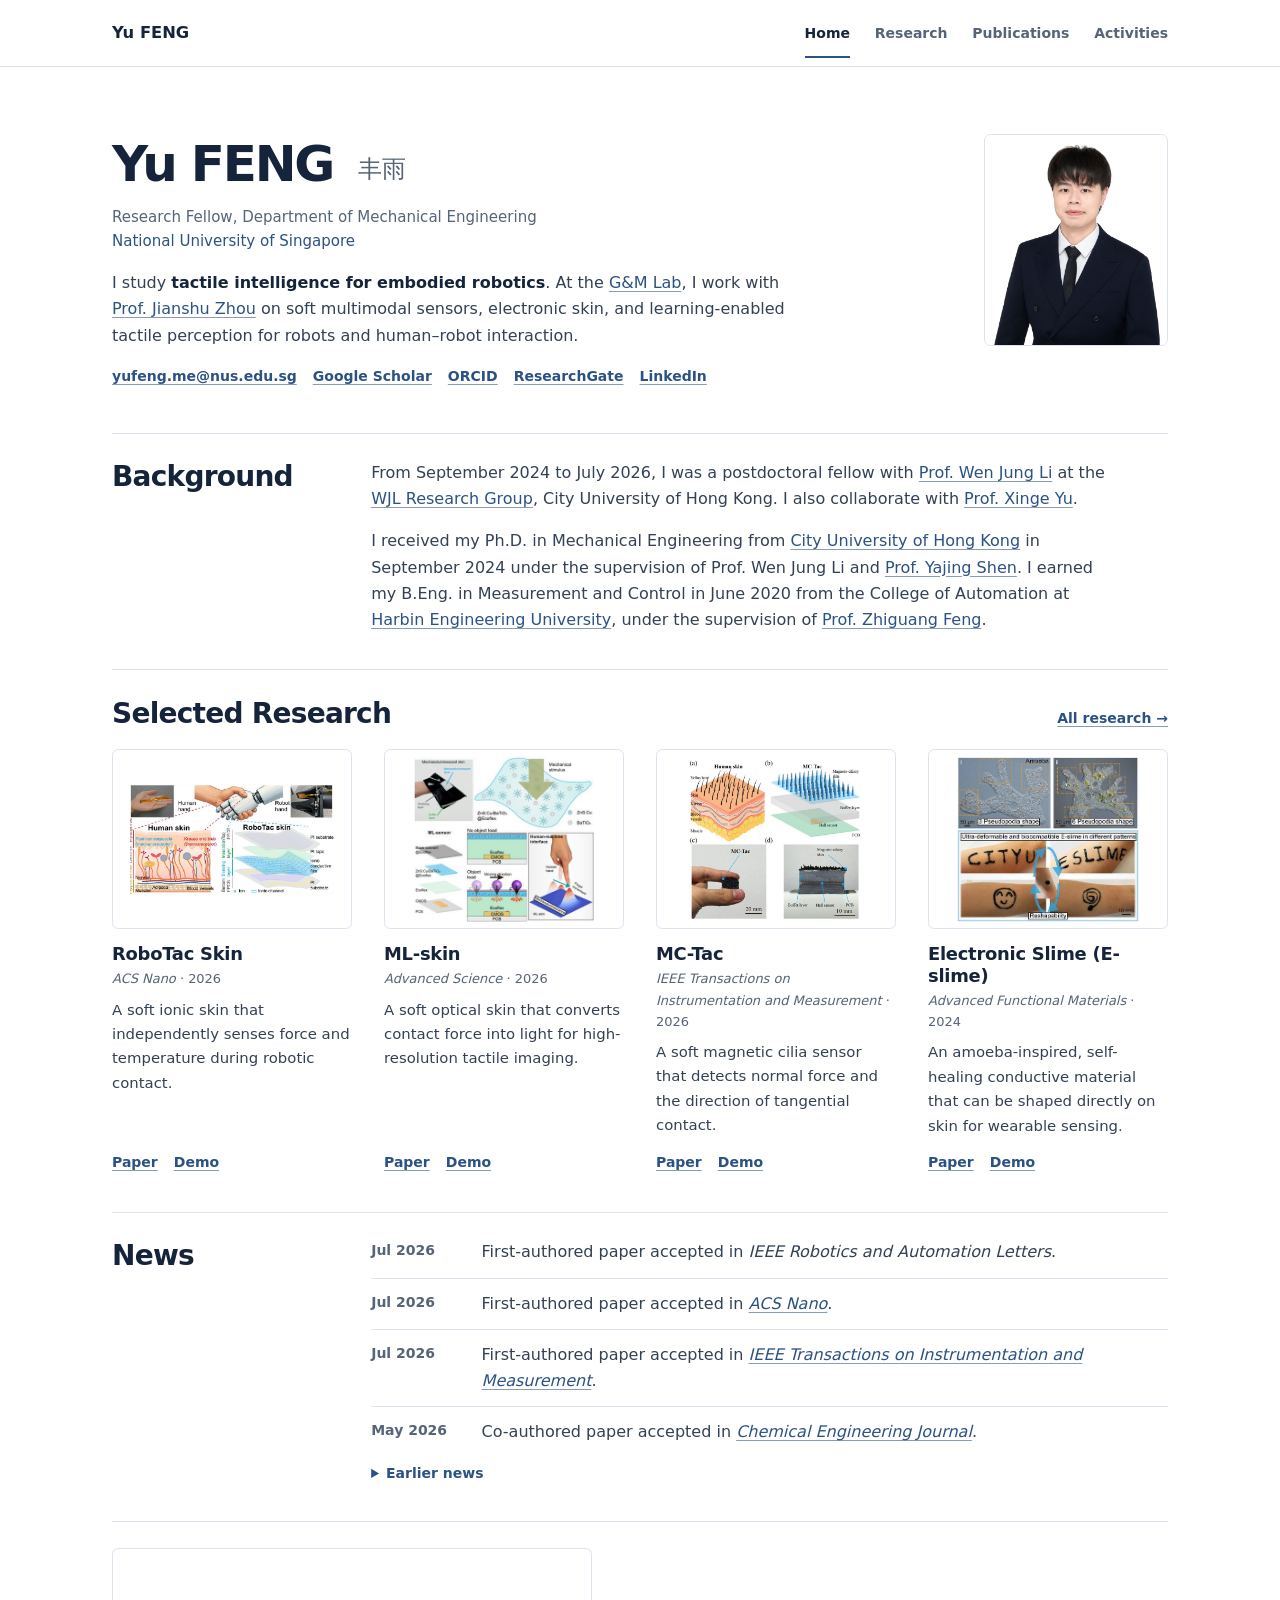
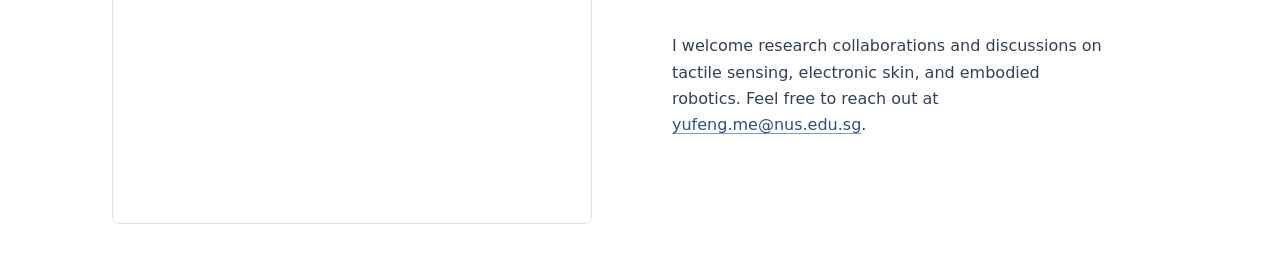
==== commit f8cbc7da: "Hide the cream margin in the RoboTac homepage preview" ====
--- a/index.html
+++ b/index.html
@@ -12,7 +12,7 @@
   <meta property="og:url" content="https://yfengup.github.io/">
   <meta property="og:image" content="https://yfengup.github.io/assets/images/portrait.jpg">
   <link rel="icon" href="./assets/site-icon.svg" type="image/svg+xml">
-  <link rel="stylesheet" href="./assets/site.css?v=9c18ec44">
+  <link rel="stylesheet" href="./assets/site.css?v=394e1fad">
   <script defer src="./assets/analytics.js"></script>
 </head>
 <body>
@@ -67,8 +67,8 @@
       </div>
       <div class="selected-grid">
         <article class="selected-project" aria-labelledby="selected-robotac">
-          <a class="project-preview" href="./research/#robotac-skin-demo" aria-label="View the RoboTac Skin demonstration">
-            <img src="./assets/images/home-robotac-toc.jpg" width="760" height="406" alt="" style="--thumb-offset: 4.5% 1.8%">
+          <a class="project-preview project-preview--robotac" href="./research/#robotac-skin-demo" aria-label="View the RoboTac Skin demonstration">
+            <img src="./assets/images/home-robotac-toc.jpg" width="760" height="406" alt="">
           </a>
           <h3 id="selected-robotac"><a href="./research/#robotac-skin">RoboTac Skin</a></h3>
           <p class="venue"><cite>ACS Nano</cite> · 2026</p>
--- a/assets/site.css
+++ b/assets/site.css
@@ -172,6 +172,13 @@
   translate: var(--thumb-offset, none);
 }
 .project-preview:hover { border-color: var(--accent); }
+.project-preview--robotac { display: grid; align-items: center; }
+.project-preview--robotac img {
+  height: auto;
+  /* Crop the cream border baked into the homepage TOC image. */
+  clip-path: inset(1.5% 9.5% 7.6% 0);
+  translate: 4.75% 3.05%;
+}
 .selected-project h3 a { color: var(--ink); text-decoration: none; }
 .selected-project h3 a:hover { color: var(--accent); text-decoration: underline; }
 .selected-project p { margin: 0.5rem 0 0.65rem; font-size: 0.93rem; }
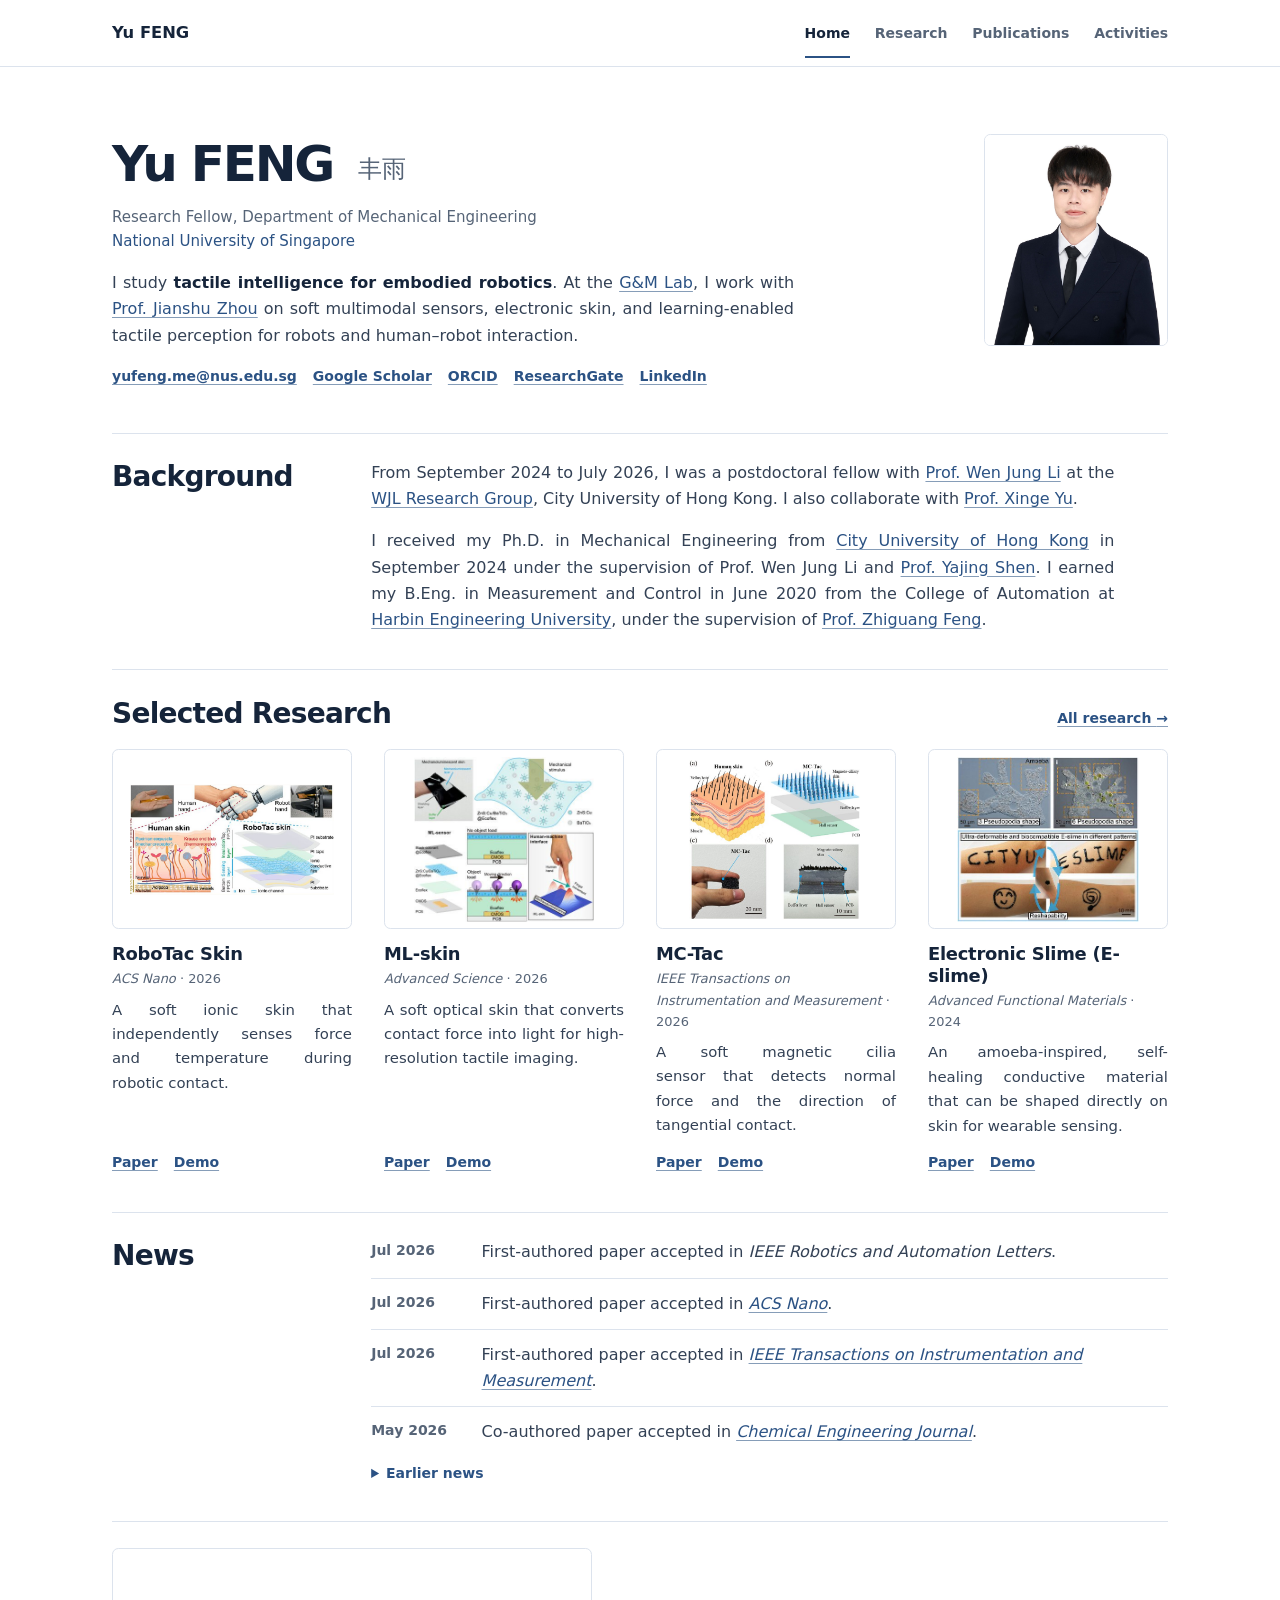
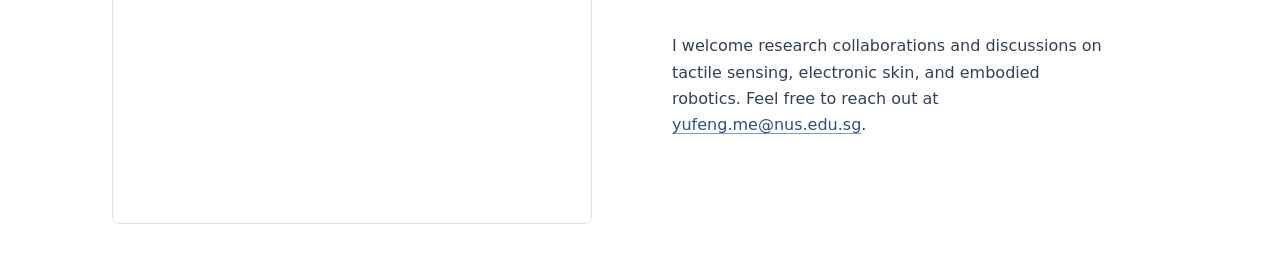
==== commit 11ece0e1: "Justify body paragraphs on wider screens Co-Authored-By: Claude Opus 5.5 <noreply@anthropic.com>" ====
--- a/index.html
+++ b/index.html
@@ -12,7 +12,7 @@
   <meta property="og:url" content="https://yfengup.github.io/">
   <meta property="og:image" content="https://yfengup.github.io/assets/images/portrait.jpg">
   <link rel="icon" href="./assets/site-icon.svg" type="image/svg+xml">
-  <link rel="stylesheet" href="./assets/site.css?v=394e1fad">
+  <link rel="stylesheet" href="./assets/site.css?v=48c76607">
   <script defer src="./assets/analytics.js"></script>
 </head>
 <body>
--- a/assets/site.css
+++ b/assets/site.css
@@ -44,6 +44,7 @@
 h3 { font-size: 1.12rem; font-weight: 650; letter-spacing: -0.014em; }
 p { margin: 0 0 1em; }
 p:last-child { margin-bottom: 0; }
+p:not([class]) { text-align: justify; hyphens: auto; -webkit-hyphens: auto; text-wrap: pretty; }
 
 .wrap { width: min(1056px, calc(100% - 3rem)); margin-inline: auto; }
 .skip-link {
@@ -373,6 +374,7 @@
   .page-intro { padding-block: 2.2rem 1.4rem; }
 }
 @media (max-width: 510px) {
+  p:not([class]) { text-align: left; }
   .wrap { width: calc(100% - 2rem); }
   .selected-grid { grid-template-columns: 1fr; gap: 1.55rem; }
   .selected-project + .selected-project { padding-top: 1.25rem; border-top: 1px solid var(--line); }
